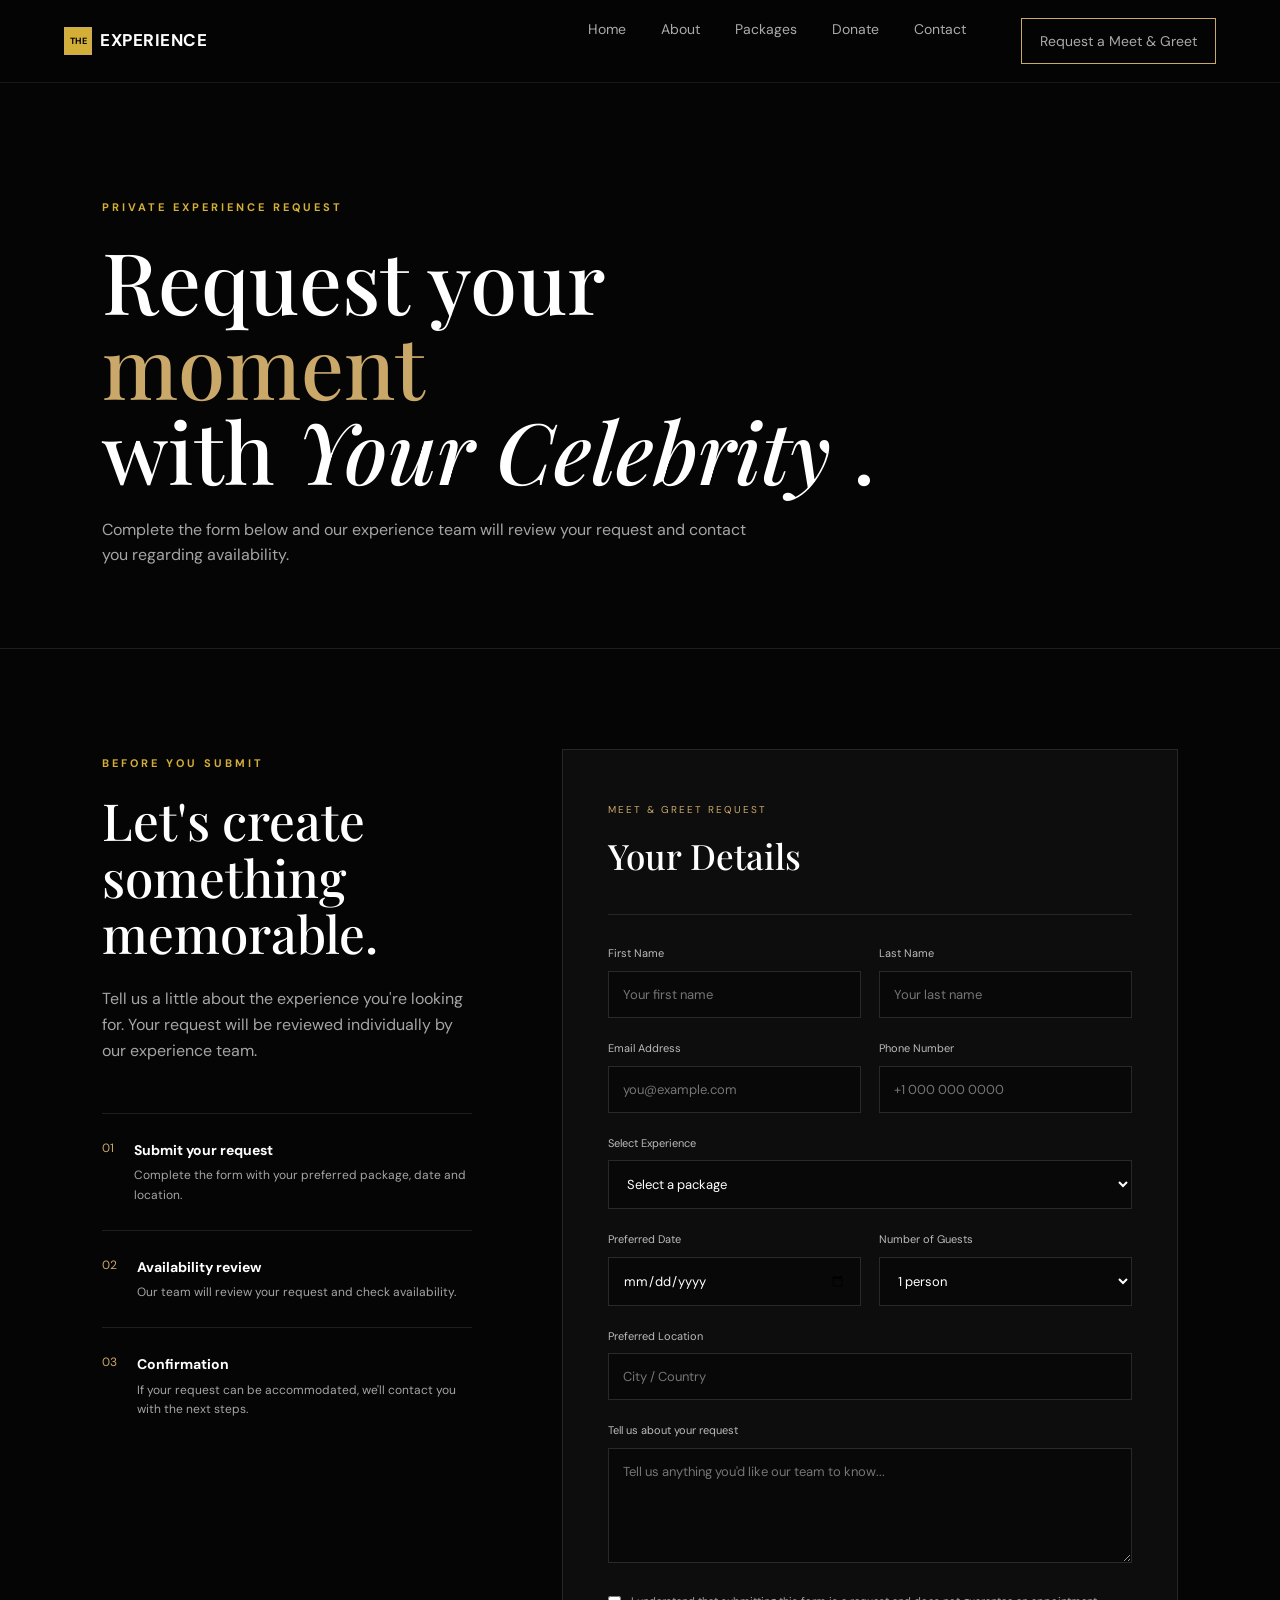
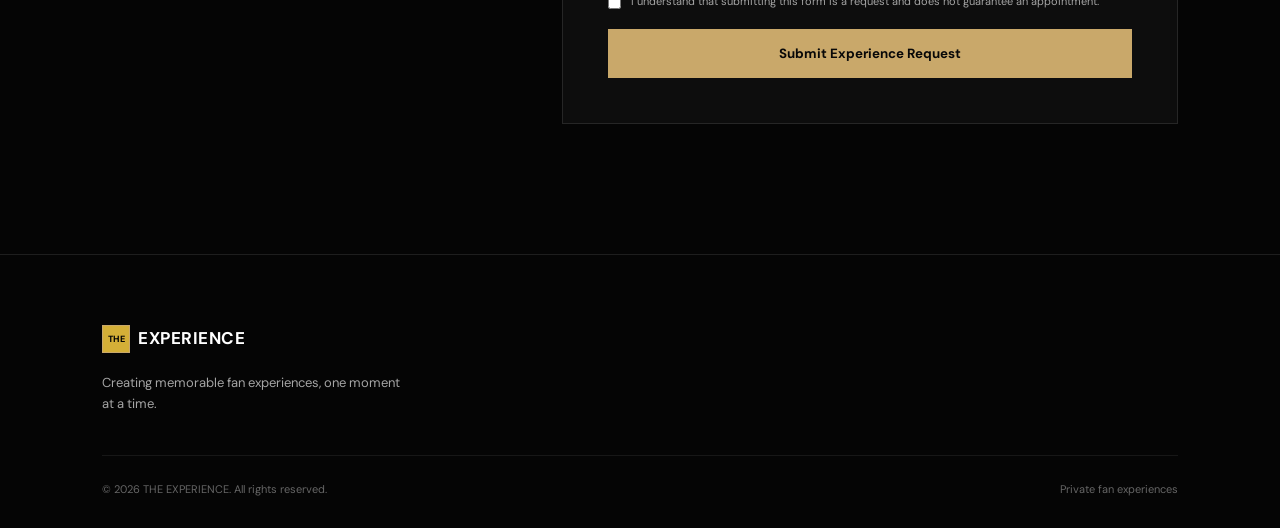
==== booking.html @ cc43b5a0 "Initial directmanagementgroup" ====
<!DOCTYPE html>
<html lang="en">

<head>

    <meta charset="UTF-8">
    <meta name="viewport" content="width=device-width, initial-scale=1.0">

    <title>| Request a Meet & Greet |</title>

    <link rel="preconnect" href="https://fonts.googleapis.com">
    <link rel="preconnect" href="https://fonts.gstatic.com" crossorigin>

    <link
        href="https://fonts.googleapis.com/css2?family=DM+Sans:wght@400;500;600;700&family=Playfair+Display:wght@500;600;700&display=swap"
        rel="stylesheet">

    <link rel="stylesheet" href="css/style.css">

</head>


<body>


    <!-- HEADER -->

    <header class="site-header">

        <div class="container nav-container">

            <a href="index.html" class="logo">
                <span>THE</span>
                EXPERIENCE
            </a>

            <nav class="nav-links">

                <a href="index.html">
                    Home
                </a>

                <a href="#about" class="nav-celebrity-about">
                    About
                </a>

                <a href="packages.html" class="nav-celebrity-packages">
                    Packages
                </a>

                <a href="donate.html" class="nav-celebrity-support">
                    Donate
                </a>

                <!-- <a href="merchandise.html" class=" ">
                    Merchandise
                </a> -->

                <a href="#" id="contactTawk">
                    Contact
                </a>

                <a href="booking.html#bookingForm" id="profileBooking" class="nav-button">
                    Request a Meet & Greet
                </a>

            </nav>


            <button class="menu-toggle" id="menuToggle">
                ☰
            </button>

        </div>

    </header>


    <main>


        <!-- BOOKING HERO -->

        <section class="booking-hero">

            <p class="eyebrow">
                PRIVATE EXPERIENCE REQUEST
            </p>

            <h1>
                Request your
                <br>
                <span>moment</span>
                <br>
                with
                <em id="bookingCelebrityName">
                    Your Celebrity
                </em>.
            </h1>

            <p id="bookingHeroDescription">
                Complete the form below and our experience team
                will review your request and contact you regarding
                availability.
            </p>

        </section>


        <!-- BOOKING AREA -->

        <section class="booking-section">

            <div class="booking-layout">


                <!-- LEFT SIDE -->

                <div class="booking-info">

                    <p class="eyebrow">
                        BEFORE YOU SUBMIT
                    </p>

                    <h2>
                        Let's create
                        something memorable.
                    </h2>

                    <p>
                        Tell us a little about the experience you're
                        looking for. Your request will be reviewed
                        individually by our experience team.
                    </p>


                    <div class="booking-point">

                        <span>01</span>

                        <div>

                            <h3>
                                Submit your request
                            </h3>

                            <p>
                                Complete the form with your preferred
                                package, date and location.
                            </p>

                        </div>

                    </div>


                    <div class="booking-point">

                        <span>02</span>

                        <div>

                            <h3>
                                Availability review
                            </h3>

                            <p>
                                Our team will review your request and
                                check availability.
                            </p>

                        </div>

                    </div>


                    <div class="booking-point">

                        <span>03</span>

                        <div>

                            <h3>
                                Confirmation
                            </h3>

                            <p>
                                If your request can be accommodated,
                                we'll contact you with the next steps.
                            </p>

                        </div>

                    </div>

                </div>


                <!-- FORM -->

                <div class="booking-form-container">

                    <form id="bookingForm">


                        <!-- WEB3FORMS SETTINGS -->

                        <input type="hidden" name="access_key" value="706b76aa-3212-4584-9b8a-b632feed9dc4">

                        <input type="hidden" name="subject" value="New Meet & Greet Experience Request">

                        <input type="hidden" name="from_name" value="The Experience Website">

                        <!-- Honeypot spam protection -->

                        <input type="checkbox" name="botcheck" style="display:none" tabindex="-1" autocomplete="off">


                        <div class="form-title">

                            <span>
                                MEET & GREET REQUEST
                            </span>

                            <h2>
                                Your Details
                            </h2>

                        </div>


                        <!-- FIRST AND LAST NAME -->

                        <div class="form-row">

                            <div class="form-group">

                                <label for="firstName">
                                    First Name
                                </label>

                                <input type="text" id="firstName" name="firstName" required
                                    placeholder="Your first name">

                            </div>


                            <div class="form-group">

                                <label for="lastName">
                                    Last Name
                                </label>

                                <input type="text" id="lastName" name="lastName" required placeholder="Your last name">

                            </div>

                        </div>


                        <!-- EMAIL AND PHONE -->

                        <div class="form-row">

                            <div class="form-group">

                                <label for="email">
                                    Email Address
                                </label>

                                <input type="email" id="email" name="email" required placeholder="you@example.com">

                            </div>


                            <div class="form-group">

                                <label for="phone">
                                    Phone Number
                                </label>

                                <input type="tel" id="phone" name="phone" required placeholder="+1 000 000 0000">

                            </div>

                        </div>


                        <!-- EXPERIENCE -->

                        <div class="form-group">

                            <label for="package">
                                Select Experience
                            </label>

                            <select id="package" name="package" required>

                                <option value="">
                                    Select a package
                                </option>

                                <option value="Essential">
                                    Essential — $499
                                </option>

                                <option value="Premium">
                                    Premium — $999
                                </option>

                                <option value="VIP">
                                    VIP — $1,999
                                </option>

                            </select>

                        </div>


                        <!-- DATE AND GUESTS -->

                        <div class="form-row">

                            <div class="form-group">

                                <label for="date">
                                    Preferred Date
                                </label>

                                <input type="date" id="date" name="date" required>

                            </div>


                            <div class="form-group">

                                <label for="guests">
                                    Number of Guests
                                </label>

                                <select id="guests" name="guests">

                                    <option value="1">
                                        1 person
                                    </option>

                                    <option value="2">
                                        2 people
                                    </option>

                                    <option value="3">
                                        3 people
                                    </option>

                                    <option value="4">
                                        4 people
                                    </option>

                                </select>

                            </div>

                        </div>


                        <!-- LOCATION -->

                        <div class="form-group">

                            <label for="location">
                                Preferred Location
                            </label>

                            <input type="text" id="location" name="location" placeholder="City / Country" required>

                        </div>


                        <!-- MESSAGE -->

                        <div class="form-group">

                            <label for="message">
                                Tell us about your request
                            </label>

                            <textarea id="message" name="message" rows="5"
                                placeholder="Tell us anything you'd like our team to know..."></textarea>

                        </div>


                        <!-- AGREEMENT -->

                        <label class="checkbox">

                            <input type="checkbox" id="requestAgreement" name="requestAgreement" value="Agreed"
                                required>

                            <span>
                                I understand that submitting this form
                                is a request and does not guarantee an
                                appointment.
                            </span>

                        </label>


                        <!-- SUBMIT -->

                        <button type="submit" class="form-submit" id="submitExperienceRequest">
                            Submit Experience Request
                        </button>


                        <!-- FORM RESPONSE -->

                        <div id="formMessage" class="form-message"></div>


                    </form>

                </div>

            </div>

        </section>

    </main>


    <!-- FOOTER -->

    <footer>

        <div class="footer-main">

            <div>

                <a href="index.html" class="logo">
                    <span>THE</span>
                    EXPERIENCE
                </a>

                <p>
                    Creating memorable fan experiences,
                    one moment at a time.
                </p>

            </div>

        </div>


        <div class="footer-bottom">

            <span>
                © 2026 THE EXPERIENCE. All rights reserved.
            </span>

            <span>
                Private fan experiences
            </span>

        </div>

    </footer>


    <!-- CELEBRITY DATA MUST LOAD FIRST -->

    <script src="js/celebrities.js"></script>

    <!-- MAIN WEBSITE SCRIPT -->

    <script src="js/script.js"></script>


    <!-- TAWK.TO -->

    <!--Start of Tawk.to Script-->
    <script type="text/javascript">
        var Tawk_API = Tawk_API || {}, Tawk_LoadStart = new Date();
        (function () {
            var s1 = document.createElement("script"), s0 = document.getElementsByTagName("script")[0];
            s1.async = true;
            s1.src = 'https://embed.tawk.to/6ac753de425a3b34c693e324/1k4d9v97q';
            s1.charset = 'UTF-8';
            s1.setAttribute('crossorigin', '*');
            s0.parentNode.insertBefore(s1, s0);
        })();
    </script>
    <!--End of Tawk.to Script-->


</body>

</html>
---- css/style.css ----
* {
    margin: 0;
    padding: 0;
    box-sizing: border-box;
}

:root {
    --black: #080808;
    --dark: #101010;
    --dark-2: #151515;
    --white: #ffffff;
    --gray: #a5a5a5;
    --gold: #c9a86a;
    --gold-light: #e0c38b;
    --border: rgba(255, 255, 255, 0.1);
}

html {
    scroll-behavior: smooth;
}

body {
    background: var(--black);
    color: var(--white);
    font-family: "DM Sans", sans-serif;
    line-height: 1.6;
}

a {
    color: inherit;
    text-decoration: none;
}

img {
    width: 100%;
    display: block;
}

.navbar {
    height: 85px;
    padding: 0 6%;
    display: flex;
    align-items: center;
    justify-content: space-between;
    border-bottom: 1px solid var(--border);
    background: rgba(8, 8, 8, 0.9);
    backdrop-filter: blur(15px);
    position: sticky;
    top: 0;
    z-index: 1000;
}

.logo {
    display: flex;
    align-items: center;
    gap: 12px;
    font-size: 19px;
    font-weight: 700;
}

.logo span {
    width: 38px;
    height: 38px;
    border: 1px solid var(--gold);
    color: var(--gold);
    display: flex;
    align-items: center;
    justify-content: center;
    font-size: 12px;
    letter-spacing: 1px;
}

.nav-links {
    display: flex;
    gap: 35px;
}

.nav-links a {
    color: #aaa;
    font-size: 14px;
    transition: 0.3s;
}

.nav-links a:hover,
.nav-links .active {
    color: white;
}

.explore-button {
    /* border: 1px solid var(--gold); */
    padding: 11px 18px;
    color: var(--gold);
    font-size: 13px;
    transition: 0.3s;
}

.explore-button:hover {
    background: var(--gold);
    color: black;
}

.profile-actions {
    display: flex;
    flex-wrap: wrap;
    gap: 14px;
    margin-top: 32px;
    padding-top: 4px;
    align-items: center;
}

.explore-button {
    display: inline-flex;
    align-items: center;
    justify-content: center;
    min-height: 42px;
    padding: 0 15px;
    color: var(--gold);
    font-size: 13px;
    font-weight: 500;
    letter-spacing: 0.4px;
    text-decoration: none;
    border: 1px solid var(--gold);
    transition: all 0.3s ease;
}

.explore-button:hover {
    background: var(--gold);
    color: black;
    transform: translateY(-1px);
}

@media (max-width: 700px) {
    .profile-actions {
        margin-top: 26px;
        gap: 10px;
    }

    .explore-button {
        padding: 10px 15px;
        font-size: 12px;
    }
}

.nav-button {
    display: inline-flex;
    align-items: center;
    justify-content: center;
    white-space: nowrap;
    margin-left: 20px;
    border: 1px solid var(--gold);
    padding: 11px 18px;
    color: var(--gold);
    font-size: 13px;
    transition: 0.3s;
}

.nav-button:hover {
    background: var(--gold);
    color: black;
}

.menu-toggle {
    display: none;
    background: none;
    color: white;
    border: none;
    font-size: 25px;
    cursor: pointer;
}

.hero {
    min-height: calc(100vh - 85px);
    padding: 80px 8%;
    display: grid;
    grid-template-columns: 1fr 0.85fr;
    gap: 80px;
    align-items: center;
}

.eyebrow {
    color: var(--gold);
    font-size: 11px;
    font-weight: 700;
    letter-spacing: 3px;
    margin-bottom: 20px;
}

.hero h1 {
    font-family: "Playfair Display", serif;
    font-size: clamp(55px, 7vw, 100px);
    line-height: 0.98;
    font-weight: 500;
    max-width: 700px;
}

.hero h1 span,
.section-heading span,
.about-content h2 span,
.cta h2 span {
    color: var(--gold);
}

.hero-text {
    color: var(--gray);
    max-width: 520px;
    margin: 30px 0;
    font-size: 17px;
}

.hero-buttons {
    display: flex;
    gap: 15px;
}

.btn {
    display: inline-block;
    padding: 14px 24px;
    font-size: 13px;
    font-weight: 600;
    transition: 0.3s;
}

.btn-primary {
    background: var(--gold);
    color: #080808;
}

.btn-primary:hover {
    background: var(--gold-light);
    transform: translateY(-2px);
}

.btn-outline {
    border: 1px solid var(--border);
    color: white;
}

.btn-outline:hover {
    border-color: var(--gold);
    color: var(--gold);
}

.hero-image {
    position: relative;
    max-width: 520px;
    margin-left: auto;
}

.hero-image img {
    height: 650px;
    object-fit: cover;
    filter: grayscale(10%);
}

.image-glow {
    position: absolute;
    width: 250px;
    height: 250px;
    background: rgba(201, 168, 106, 0.2);
    filter: blur(100px);
    right: -50px;
    bottom: 30px;
}

.floating-card {
    position: absolute;
    bottom: 30px;
    left: -40px;
    background: rgba(15, 15, 15, 0.9);
    border: 1px solid var(--border);
    padding: 16px 20px;
    display: flex;
    align-items: center;
    gap: 12px;
    backdrop-filter: blur(10px);
}

.floating-card strong {
    display: block;
    font-size: 13px;
}

.floating-card small {
    color: var(--gray);
    font-size: 11px;
}

.status-dot {
    width: 8px;
    height: 8px;
    background: #69c56b;
    border-radius: 50%;
}

.stats {
    border-top: 1px solid var(--border);
    border-bottom: 1px solid var(--border);
    padding: 30px 8%;
    display: grid;
    grid-template-columns: repeat(4, 1fr);
}

.stat {
    text-align: center;
    border-right: 1px solid var(--border);
}

.stat:last-child {
    border: none;
}

.stat strong {
    display: block;
    font-family: "Playfair Display", serif;
    color: var(--gold);
    font-size: 30px;
}

.stat span {
    color: var(--gray);
    font-size: 12px;
}

.section {
    padding: 130px 8%;
}

.about {
    display: grid;
    grid-template-columns: 0.9fr 1fr;
    gap: 100px;
    align-items: center;
}

.about-image img {
    height: 600px;
    object-fit: cover;
}

.about-content h2,
.section-heading h2,
.cta h2 {
    font-family: "Playfair Display", serif;
    font-size: clamp(40px, 5vw, 65px);
    font-weight: 500;
    line-height: 1.1;
}

.about-content p {
    color: var(--gray);
    margin-top: 25px;
    max-width: 560px;
}

.text-link {
    display: inline-block;
    margin-top: 30px;
    color: var(--gold);
    font-size: 14px;
}

.section-heading {
    margin-bottom: 60px;
    max-width: 650px;
}

.experience {
    background: #0d0d0d;
}

.experience-grid {
    display: grid;
    grid-template-columns: repeat(4, 1fr);
    border-top: 1px solid var(--border);
}

.experience-card {
    padding: 35px 30px;
    border-right: 1px solid var(--border);
}

.experience-card:last-child {
    border-right: none;
}

.number {
    color: var(--gold);
    font-size: 12px;
    margin-bottom: 50px;
}

.experience-card h3 {
    margin-bottom: 15px;
}

.experience-card p {
    color: var(--gray);
    font-size: 14px;
}

.package-grid {
    display: grid;
    grid-template-columns: repeat(3, 1fr);
    gap: 20px;
}

.package-card {
    border: 1px solid var(--border);
    padding: 35px;
    position: relative;
    background: #0d0d0d;
}

.package-card.featured {
    border-color: var(--gold);
}

.popular {
    position: absolute;
    top: 0;
    right: 0;
    background: var(--gold);
    color: black;
    padding: 7px 12px;
    font-size: 9px;
    font-weight: 700;
    letter-spacing: 1px;
}

.package-top span {
    color: var(--gold);
    font-size: 10px;
    letter-spacing: 2px;
}

.package-top h3 {
    font-family: "Playfair Display", serif;
    font-size: 27px;
    margin-top: 10px;
}

.price {
    font-size: 38px;
    margin: 20px 0;
}

.package-card ul {
    list-style: none;
    border-top: 1px solid var(--border);
    padding-top: 20px;
}

.package-card li {
    color: var(--gray);
    font-size: 13px;
    margin: 12px 0;
}

.package-button {
    display: block;
    text-align: center;
    border: 1px solid var(--border);
    padding: 13px;
    margin-top: 30px;
    font-size: 12px;
    transition: 0.3s;
}

.package-button:hover {
    background: var(--gold);
    color: black;
}

.center-button {
    text-align: center;
    margin-top: 50px;
}

.cta {
    margin: 0 8% 120px;
    padding: 90px;
    background: #111;
    border: 1px solid var(--border);
    text-align: center;
}

.cta>div {
    max-width: 700px;
    margin: auto;
}

.cta p:not(.eyebrow) {
    color: var(--gray);
    margin: 25px auto;
    max-width: 550px;
}

footer {
    border-top: 1px solid var(--border);
    padding: 70px 8% 30px;
}

.footer-main {
    display: flex;
    justify-content: space-between;
    gap: 50px;
}

.footer-main>div:first-child {
    max-width: 300px;
}

.footer-main p {
    color: var(--gray);
    font-size: 13px;
    margin-top: 20px;
}

.footer-links {
    display: flex;
    gap: 80px;
}

.footer-links div {
    display: flex;
    flex-direction: column;
    gap: 10px;
}

.footer-links h4 {
    margin-bottom: 10px;
    font-size: 13px;
}

.footer-links a {
    color: var(--gray);
    font-size: 12px;
}

.footer-links a:hover {
    color: var(--gold);
}

.footer-bottom {
    border-top: 1px solid var(--border);
    margin-top: 60px;
    padding-top: 25px;
    display: flex;
    justify-content: space-between;
    color: #666;
    font-size: 11px;
}


@media (max-width: 900px) {

    /* Keep Request a Meet & Greet inside nav & visible on mobile */


    .nav-links {
        display: none;
        position: absolute;
        top: 100%;
        left: 0;
        right: 0;
        width: 100%;
        background: #050505;
        padding: 20px;
        flex-direction: column;
        gap: 18px;
        z-index: 1000;
    }

    .nav-links.mobile-open {
        display: flex;
    }

    .nav-links .nav-button {
        display: inline-flex;
        width: 100%;
        margin: 8px 0 0;
        justify-content: center;
    }

    .menu-toggle {
        display: flex;
    }



    .menu-toggle {
        display: block;
    }

    .hero {
        grid-template-columns: 1fr;
        padding-top: 60px;
    }

    .hero-image {
        margin: auto;
        width: 100%;
    }

    .stats {
        grid-template-columns: repeat(2, 1fr);
        gap: 25px;
    }

    .stat:nth-child(2) {
        border: none;
    }

    .about {
        grid-template-columns: 1fr;
        gap: 50px;
    }

    .experience-grid {
        grid-template-columns: repeat(2, 1fr);
    }

    .experience-card:nth-child(2) {
        border-right: none;
    }

    .package-grid {
        grid-template-columns: 1fr;
    }

    .footer-main {
        flex-direction: column;
    }

    .footer-links {
        flex-wrap: wrap;
        gap: 40px;
    }
}


@media (max-width: 600px) {

    .navbar {
        padding: 0 5%;
    }

    .hero,
    .section {
        padding-left: 5%;
        padding-right: 5%;
    }

    .hero h1 {
        font-size: 54px;
    }

    .hero-buttons {
        flex-direction: column;
    }

    .hero-buttons .btn {
        text-align: center;
    }

    .hero-image img {
        height: 500px;
    }

    .floating-card {
        left: 15px;
    }

    .stats {
        padding: 30px 5%;
    }

    .experience-grid {
        grid-template-columns: 1fr;
    }

    .experience-card {
        border-right: none;
        border-bottom: 1px solid var(--border);
    }

    .cta {
        margin: 0 5% 80px;
        padding: 60px 25px;
    }

    .footer-bottom {
        flex-direction: column;
        gap: 10px;
    }
}

.reveal {
    opacity: 0;
    transform: translateY(25px);
    transition: 0.7s ease;
}

.reveal.show {
    opacity: 1;
    transform: translateY(0);
}

@media (max-width: 900px) {

    .nav-links.mobile-open {
        display: flex;
        position: absolute;
        top: 85px;
        left: 0;
        right: 0;
        background: #080808;
        border-bottom: 1px solid rgba(255, 255, 255, 0.1);
        padding: 25px;
        flex-direction: column;
        gap: 20px;
    }

}


/* ================================
   PACKAGES PAGE
================================ */

.page-hero {
    padding: 120px 8% 80px;
    text-align: center;
    border-bottom: 1px solid var(--border);
}

.page-hero h1 {
    font-family: "Playfair Display", serif;
    font-size: clamp(50px, 7vw, 85px);
    font-weight: 500;
    line-height: 1;
}

.page-hero h1 span {
    color: var(--gold);
}

.page-hero>p:last-child {
    max-width: 600px;
    margin: 30px auto 0;
    color: var(--gray);
}

.packages-section {
    padding: 100px 8%;
}

.large-packages {
    align-items: stretch;
}

.large-packages .package-card {
    display: flex;
    flex-direction: column;
}

.package-description {
    color: var(--gray);
    font-size: 13px;
    line-height: 1.7;
    margin-top: 10px;
}

.package-divider {
    height: 1px;
    background: var(--border);
    margin: 30px 0;
}

.package-card h4 {
    font-size: 13px;
    margin-bottom: 15px;
}

.large-packages .package-card ul {
    flex: 1;
}

.package-note {
    margin: 0 8% 120px;
    padding: 80px;
    background: #0d0d0d;
    border: 1px solid var(--border);
}

.package-note>div {
    max-width: 750px;
}

.package-note h2 {
    font-family: "Playfair Display", serif;
    font-size: clamp(35px, 5vw, 55px);
    font-weight: 500;
    line-height: 1.1;
}

.package-note h2 span {
    color: var(--gold);
}

.package-note p:not(.eyebrow) {
    color: var(--gray);
    margin-top: 25px;
    max-width: 650px;
}

@media (max-width: 900px) {

    .page-hero {
        padding: 90px 5% 60px;
    }

    .packages-section {
        padding: 70px 5%;
    }

    .package-note {
        margin: 0 5% 80px;
        padding: 50px 30px;
    }

}



/* ================================
   BOOKING PAGE
================================ */

.booking-hero {
    padding: 110px 8% 80px;
    border-bottom: 1px solid var(--border);
}

.booking-hero h1 {
    font-family: "Playfair Display", serif;
    font-size: clamp(50px, 7vw, 85px);
    font-weight: 500;
    line-height: 1;
}

.booking-hero h1 span {
    color: var(--gold);
}

.booking-hero>p:last-child {
    max-width: 650px;
    color: var(--gray);
    margin-top: 25px;
}

.booking-section {
    padding: 100px 8% 130px;
}

.booking-layout {
    display: grid;
    grid-template-columns: 0.75fr 1.25fr;
    gap: 90px;
    align-items: start;
}

.booking-info {
    position: sticky;
    top: 120px;
}

.booking-info h2 {
    font-family: "Playfair Display", serif;
    font-size: clamp(40px, 4vw, 58px);
    font-weight: 500;
    line-height: 1.1;
}

.booking-info>p:not(.eyebrow) {
    color: var(--gray);
    margin: 25px 0 50px;
}

.booking-point {
    display: flex;
    gap: 20px;
    padding: 25px 0;
    border-top: 1px solid var(--border);
}

.booking-point>span {
    color: var(--gold);
    font-size: 12px;
}

.booking-point h3 {
    font-size: 14px;
    margin-bottom: 5px;
}

.booking-point p {
    color: var(--gray);
    font-size: 12px;
}

.booking-form-container {
    background: #0d0d0d;
    border: 1px solid var(--border);
    padding: 45px;
}

.form-title {
    border-bottom: 1px solid var(--border);
    padding-bottom: 30px;
    margin-bottom: 30px;
}

.form-title>span {
    color: var(--gold);
    font-size: 10px;
    letter-spacing: 2px;
}

.form-title h2 {
    font-family: "Playfair Display", serif;
    font-size: 35px;
    font-weight: 500;
    margin-top: 8px;
}

.form-row {
    display: grid;
    grid-template-columns: 1fr 1fr;
    gap: 18px;
}

.form-group {
    margin-bottom: 22px;
}

.form-group label {
    display: block;
    font-size: 11px;
    color: #bbb;
    margin-bottom: 8px;
}

.form-group input,
.form-group select,
.form-group textarea {
    width: 100%;
    background: #080808;
    border: 1px solid #292929;
    color: white;
    padding: 14px;
    font-family: inherit;
    font-size: 13px;
    outline: none;
    transition: 0.3s;
}

.form-group input:focus,
.form-group select:focus,
.form-group textarea:focus {
    border-color: var(--gold);
}

.form-group textarea {
    resize: vertical;
}

.form-group select option {
    background: #111;
}

.checkbox {
    display: flex;
    gap: 10px;
    align-items: flex-start;
    color: var(--gray);
    font-size: 11px;
    line-height: 1.5;
    margin: 20px 0;
}

.checkbox input {
    margin-top: 3px;
    accent-color: var(--gold);
}

.form-submit {
    width: 100%;
    border: none;
    background: var(--gold);
    color: #080808;
    padding: 16px;
    font-family: inherit;
    font-weight: 700;
    cursor: pointer;
    transition: 0.3s;
}

.form-submit:hover {
    background: var(--gold-light);
}

.form-message {
    display: none;
    margin-top: 20px;
    padding: 15px;
    border: 1px solid var(--gold);
    color: var(--gold);
    font-size: 18px;
    text-align: center;
}

@media (max-width: 900px) {

    .booking-hero {
        padding: 80px 5% 60px;
    }

    .booking-section {
        padding: 70px 5%;
    }

    .booking-layout {
        grid-template-columns: 1fr;
        gap: 60px;
    }

    .booking-info {
        position: static;
    }

}

@media (max-width: 600px) {

    .booking-form-container {
        padding: 25px 20px;
    }

    .form-row {
        grid-template-columns: 1fr;
        gap: 0;
    }

}



/* =================================
   CONTACT PAGE
================================= */

.contact-hero {
    padding: 110px 8% 80px;
    border-bottom: 1px solid var(--border);
}

.contact-hero h1 {
    font-family: "Playfair Display", serif;
    font-size: clamp(50px, 7vw, 85px);
    font-weight: 500;
    line-height: 1;
    max-width: 850px;
}

.contact-hero h1 span {
    color: var(--gold);
}

.contact-hero>p:last-child {
    max-width: 650px;
    color: var(--gray);
    margin-top: 25px;
}


.contact-section {
    padding: 110px 8%;
}

.contact-grid {
    display: grid;
    grid-template-columns: 0.8fr 1.2fr;
    gap: 100px;
    align-items: start;
}

.contact-info h2 {
    font-family: "Playfair Display", serif;
    font-size: clamp(40px, 4vw, 58px);
    font-weight: 500;
    line-height: 1.1;
}

.contact-intro {
    color: var(--gray);
    margin: 25px 0 45px;
    max-width: 480px;
}

.contact-detail {
    display: flex;
    align-items: center;
    gap: 18px;
    padding: 22px 0;
    border-top: 1px solid var(--border);
}

.contact-icon {
    width: 42px;
    height: 42px;
    border: 1px solid var(--border);
    color: var(--gold);
    display: flex;
    align-items: center;
    justify-content: center;
}

.contact-detail small,
.social-section>small {
    display: block;
    color: var(--gold);
    font-size: 9px;
    letter-spacing: 2px;
    margin-bottom: 5px;
}

.contact-detail a,
.contact-detail p {
    color: #ddd;
    font-size: 13px;
}

.contact-detail a:hover {
    color: var(--gold);
}

.social-section {
    margin-top: 25px;
    padding-top: 25px;
    border-top: 1px solid var(--border);
}

.social-links {
    display: flex;
    gap: 20px;
    margin-top: 12px;
}

.social-links a {
    color: var(--gray);
    font-size: 12px;
}

.social-links a:hover {
    color: var(--gold);
}


.contact-form-container {
    background: #0d0d0d;
    border: 1px solid var(--border);
    padding: 45px;
}


.faq-section {
    background: #0d0d0d;
    padding: 110px 8%;
}

.faq-list {
    max-width: 900px;
    border-top: 1px solid var(--border);
}

.faq-list details {
    border-bottom: 1px solid var(--border);
}

.faq-list summary {
    padding: 25px 0;
    list-style: none;
    cursor: pointer;
    display: flex;
    justify-content: space-between;
    align-items: center;
    font-size: 15px;
    font-weight: 600;
}

.faq-list summary::-webkit-details-marker {
    display: none;
}

.faq-list summary span {
    color: var(--gold);
    font-size: 22px;
    font-weight: 400;
}

.faq-list details p {
    color: var(--gray);
    font-size: 13px;
    max-width: 750px;
    padding: 0 0 25px;
    line-height: 1.8;
}


.contact-cta {
    margin: 110px 8%;
    padding: 90px 30px;
    border: 1px solid var(--border);
    background: #111;
    text-align: center;
}

.contact-cta h2 {
    font-family: "Playfair Display", serif;
    font-size: clamp(40px, 5vw, 65px);
    font-weight: 500;
    line-height: 1.1;
}

.contact-cta h2 span {
    color: var(--gold);
}

.contact-cta>p:not(.eyebrow) {
    color: var(--gray);
    margin: 20px auto 30px;
}


@media (max-width: 900px) {

    .contact-hero {
        padding: 80px 5% 60px;
    }

    .contact-section {
        padding: 70px 5%;
    }

    .contact-grid {
        grid-template-columns: 1fr;
        gap: 60px;
    }

    .faq-section {
        padding: 80px 5%;
    }

    .contact-cta {
        margin: 80px 5%;
        padding: 60px 25px;
    }

}


@media (max-width: 600px) {

    .contact-form-container {
        padding: 25px 20px;
    }

    .social-links {
        flex-wrap: wrap;
    }

}


/* =================================
   DONATION PAGE
================================= */

.donation-hero {
    padding: 120px 8% 90px;
    border-bottom: 1px solid var(--border);
}

.donation-hero-content {
    max-width: 900px;
}

.donation-hero h1 {
    font-family: "Playfair Display", serif;
    font-size: clamp(52px, 7vw, 90px);
    font-weight: 500;
    line-height: 1;
}

.donation-hero h1 span {
    color: var(--gold);
    display: block;
}

.donation-hero p:last-child {
    color: var(--gray);
    max-width: 650px;
    margin-top: 30px;
    font-size: 16px;
}


.donation-section {
    padding: 110px 8%;
}

.donation-layout {
    display: grid;
    grid-template-columns: 0.9fr 1.1fr;
    gap: 100px;
    align-items: start;
}

.donation-about h2 {
    font-family: "Playfair Display", serif;
    font-size: clamp(40px, 4vw, 60px);
    font-weight: 500;
    line-height: 1.1;
}

.donation-about h2 span {
    color: var(--gold);
}

.donation-about>p:not(.eyebrow) {
    color: var(--gray);
    max-width: 520px;
    margin: 25px 0 45px;
}


.donation-point {
    display: flex;
    gap: 20px;
    padding: 25px 0;
    border-top: 1px solid var(--border);
}

.donation-number {
    color: var(--gold);
    font-size: 12px;
}

.donation-point h3 {
    font-size: 14px;
    margin-bottom: 5px;
}

.donation-point p {
    color: var(--gray);
    font-size: 12px;
}


.donation-card {
    background: #0d0d0d;
    border: 1px solid var(--border);
    padding: 45px;
}

.donation-card-header {
    border-bottom: 1px solid var(--border);
    padding-bottom: 30px;
    margin-bottom: 30px;
}

.donation-card-header span {
    color: var(--gold);
    font-size: 10px;
    letter-spacing: 2px;
}

.donation-card-header h2 {
    font-family: "Playfair Display", serif;
    font-size: 36px;
    font-weight: 500;
    margin-top: 8px;
}


.amount-grid {
    display: grid;
    grid-template-columns: repeat(3, 1fr);
    gap: 10px;
}

.amount-button {
    background: #080808;
    border: 1px solid #292929;
    color: white;
    padding: 17px 10px;
    cursor: pointer;
    font-family: inherit;
    font-weight: 600;
    transition: 0.25s;
}

.amount-button:hover,
.amount-button.selected {
    border-color: var(--gold);
    color: var(--gold);
}


.custom-donation {
    margin-top: 25px;
}

.custom-donation label {
    display: block;
    color: #bbb;
    font-size: 11px;
    margin-bottom: 8px;
}

.amount-input {
    display: flex;
    align-items: center;
    border: 1px solid #292929;
    background: #080808;
}

.amount-input span {
    padding-left: 15px;
    color: var(--gold);
}

.amount-input input {
    width: 100%;
    border: none;
    outline: none;
    background: transparent;
    color: white;
    padding: 15px 10px;
    font-family: inherit;
}


.selected-donation {
    display: flex;
    justify-content: space-between;
    align-items: center;
    border-top: 1px solid var(--border);
    border-bottom: 1px solid var(--border);
    margin-top: 25px;
    padding: 20px 0;
}

.selected-donation span {
    color: var(--gray);
    font-size: 12px;
}

.selected-donation strong {
    color: var(--gold);
    font-size: 22px;
}


.donate-button {
    width: 100%;
    margin-top: 25px;
    border: none;
    background: var(--gold);
    color: #080808;
    padding: 16px;
    font-family: inherit;
    font-weight: 700;
    cursor: pointer;
    transition: 0.3s;
}

.donate-button:hover {
    background: var(--gold-light);
}

.donation-note {
    text-align: center;
    color: #666;
    font-size: 10px;
    margin-top: 15px;
}


.payment-section {
    background: #0d0d0d;
    padding: 110px 8%;
}

.payment-intro {
    color: var(--gray);
    max-width: 600px;
    margin-top: 20px;
}


.payment-grid {
    display: grid;
    grid-template-columns: repeat(1fr);
    gap: 20px;
    margin-top: 60px;
}

.payment-method {
    background: #101010;
    border: 1px solid var(--border);
    padding: 35px;
}

.payment-method h3 {
    margin-top: 20px;
}

.payment-method>p {
    color: var(--gray);
    font-size: 13px;
    margin: 12px 0 25px;
}


.payment-icon {
    width: 48px;
    height: 48px;
    border: 1px solid var(--gold);
    color: var(--gold);
    display: flex;
    align-items: center;
    justify-content: center;
    font-size: 9px;
    letter-spacing: 1px;
}


.payment-action {
    width: 100%;
    border: 1px solid var(--border);
    background: transparent;
    color: white;
    padding: 13px;
    cursor: pointer;
    font-family: inherit;
}

.payment-action:hover {
    border-color: var(--gold);
    color: var(--gold);
}


.crypto-selector {
    display: flex;
    gap: 5px;
    margin-bottom: 20px;
}

.crypto-tab {
    flex: 1;
    background: #080808;
    border: 1px solid #292929;
    color: var(--gray);
    padding: 9px 5px;
    font-size: 10px;
    cursor: pointer;
}

.crypto-tab.active {
    border-color: var(--gold);
    color: var(--gold);
}


.qr-container {
    background: white;
    width: 180px;
    height: 180px;
    margin: 20px auto;
    display: flex;
    align-items: center;
    justify-content: center;
}

.qr-container img {
    width: 160px;
    height: 160px;
    object-fit: contain;
}


.wallet-label {
    color: var(--gray);
    font-size: 10px;
    margin-bottom: 7px;
}

.wallet-box {
    display: flex;
    border: 1px solid #292929;
    background: #080808;
}

.wallet-box span {
    flex: 1;
    padding: 12px;
    color: #aaa;
    font-size: 9px;
    overflow: hidden;
    white-space: nowrap;
    text-overflow: ellipsis;
}

.wallet-box button {
    border: none;
    border-left: 1px solid #292929;
    background: transparent;
    color: var(--gold);
    padding: 0 12px;
    cursor: pointer;
}


.crypto-warning {
    color: #777 !important;
    font-size: 10px !important;
    line-height: 1.6;
    margin-top: 15px !important;
}


.bank-details {
    border-top: 1px solid var(--border);
}

.bank-details div {
    padding: 13px 0;
    border-bottom: 1px solid var(--border);
}

.bank-details span {
    display: block;
    color: var(--gold);
    font-size: 8px;
    letter-spacing: 1px;
    margin-bottom: 4px;
}

.bank-details strong {
    color: #ddd;
    font-size: 12px;
}


.payment-note {
    font-size: 10px !important;
    color: #777 !important;
}


.transparency-section {
    padding: 100px 8%;
}

.transparency-section>div {
    max-width: 800px;
    margin: auto;
    text-align: center;
}

.transparency-section h2 {
    font-family: "Playfair Display", serif;
    font-size: clamp(40px, 5vw, 60px);
    font-weight: 500;
}

.transparency-section p:last-child {
    color: var(--gray);
    margin-top: 25px;
    line-height: 1.8;
}


@media (max-width: 1000px) {

    .donation-layout {
        grid-template-columns: 1fr;
        gap: 60px;
    }

    .payment-grid {
        grid-template-columns: 1fr;
    }

}


@media (max-width: 600px) {

    .donation-hero {
        padding: 80px 5% 60px;
    }

    .donation-section,
    .payment-section,
    .transparency-section {
        padding-left: 5%;
        padding-right: 5%;
    }

    .donation-card {
        padding: 25px 20px;
    }

    .amount-grid {
        grid-template-columns: repeat(2, 1fr);
    }

}

/* =========================
   DIRECT PAYMENT - HIDDEN
========================= */

#directPaymentSection {
    display: none;
}

#directPaymentSection.show-payment {
    display: block;
    animation: paymentReveal 0.6s ease;
}

@keyframes paymentReveal {
    from {
        opacity: 0;
        transform: translateY(25px);
    }

    to {
        opacity: 1;
        transform: translateY(0);
    }
}

/* Selected donation amount shown in payment section */
.payment-amount-highlight {
    margin: 0 auto 30px;
    max-width: 500px;
    padding: 22px 25px;
    border: 1px solid rgba(212, 175, 55, 0.5);
    background: rgba(212, 175, 55, 0.08);
    border-radius: 14px;
    text-align: center;
}

.payment-amount-highlight span {
    display: block;
    color: #aaa;
    font-size: 13px;
    text-transform: uppercase;
    letter-spacing: 2px;
    margin-bottom: 8px;
}

.payment-amount-highlight strong {
    display: block;
    color: #d4af37;
    font-size: 38px;
    font-family: "Playfair Display", serif;
}

/* =========================================
   DIRECT PAYMENT REVEAL
========================================= */

#directPaymentSection {
    display: none;
}

#directPaymentSection.show-payment {
    display: block;
    animation: paymentReveal 0.6s ease forwards;
}

@keyframes paymentReveal {
    from {
        opacity: 0;
        transform: translateY(30px);
    }

    to {
        opacity: 1;
        transform: translateY(0);
    }
}

/* Selected contribution amount */

.payment-amount-highlight {
    width: min(100%, 520px);
    margin: 0 auto 35px;
    padding: 25px;
    text-align: center;

    background: rgba(212, 175, 55, 0.06);
    border: 1px solid rgba(212, 175, 55, 0.45);
    border-radius: 16px;

    box-shadow: 0 15px 40px rgba(0, 0, 0, 0.25);
}

.payment-amount-highlight span {
    display: block;
    margin-bottom: 8px;

    color: #999;
    font-size: 12px;
    font-weight: 600;

    text-transform: uppercase;
    letter-spacing: 2px;
}

.payment-amount-highlight strong {
    display: block;

    color: #d4af37;
    font-family: "Playfair Display", serif;
    font-size: 42px;
    line-height: 1.1;
}

/* Payment method amount */

.payment-method-amount {
    display: inline-block;
    margin-top: 8px;

    color: #d4af37;
    font-size: 14px;
    font-weight: 600;
}

/* Back button */

.back-to-contribution {
    display: block;
    margin: 30px auto 0;

    padding: 10px 18px;

    background: transparent;
    border: 1px solid rgba(255, 255, 255, 0.15);
    border-radius: 8px;

    color: #aaa;
    font-size: 13px;

    cursor: pointer;
    transition: 0.3s ease;
}

.back-to-contribution:hover {
    border-color: rgba(212, 175, 55, 0.5);
    color: #d4af37;
}

/* Payment method selected amount */

.payment-method-amount {
    display: inline-block;
    margin-top: 8px;
    margin-bottom: 15px;

    color: #d4af37;
    font-size: 14px;
    font-weight: 600;
    letter-spacing: 0.3px;
}

.crypto-payment-amount,
.bank-payment-amount {
    display: block;
    margin-top: 15px;
    margin-bottom: 20px;
}

/* Amount inside Card button */

.payment-action {
    display: inline-flex;
    align-items: center;
    justify-content: center;
    gap: 10px;
}

.payment-action .payment-method-amount {
    margin: 0;
    color: inherit;
    font-size: inherit;
}

/* =========================================
   CELEBRITY SELECTION
========================================= */

.selection-hero {
    min-height: 65vh;
    display: flex;
    align-items: center;

    background:
        linear-gradient(rgba(0, 0, 0, 0.55),
            rgba(0, 0, 0, 0.8)),
        url("../images/celebrity-hero.jpg") center / cover no-repeat;

    text-align: center;
}

.selection-content {
    max-width: 800px;
    margin: 0 auto;
}

.selection-content h1 {
    margin: 18px 0;
    font-family: "Playfair Display", serif;
    font-size: clamp(3rem, 7vw, 6rem);
    line-height: 1;
}

.selection-content h1 em {
    color: #d4af37;
    font-style: normal;
}

.selection-content p {
    max-width: 620px;
    margin: 0 auto;

    color: #b7b7b7;
    font-size: 18px;
    line-height: 1.8;
}


/* Celebrity section */

.celebrity-selection {
    padding: 110px 0;
}

.celebrity-grid {
    display: grid;

    grid-template-columns:
        repeat(auto-fit, minmax(280px, 1fr));

    gap: 30px;

    margin-top: 55px;
}


/* Celebrity card */

.celebrity-card {
    position: relative;

    overflow: hidden;

    background: #111;
    border: 1px solid rgba(255, 255, 255, 0.08);

    border-radius: 16px;

    transition:
        transform 0.4s ease,
        border-color 0.4s ease,
        box-shadow 0.4s ease;
}

.celebrity-card:hover {
    transform: translateY(-8px);

    border-color:
        rgba(212, 175, 55, 0.5);

    box-shadow:
        0 25px 60px rgba(0, 0, 0, 0.45);
}


.celebrity-card-image {
    position: relative;

    height: 390px;

    overflow: hidden;
}

.celebrity-card-image img {
    width: 100%;
    height: 100%;

    object-fit: cover;

    transition:
        transform 0.6s ease;
}

.celebrity-card:hover .celebrity-card-image img {
    transform: scale(1.05);
}


.celebrity-card-overlay {
    position: absolute;

    inset: 0;

    background:
        linear-gradient(transparent 45%,
            rgba(0, 0, 0, 0.85));
}


.celebrity-card-content {
    padding: 25px;
}

.celebrity-card-content span {
    display: block;

    margin-bottom: 8px;

    color: #d4af37;

    font-size: 12px;
    font-weight: 600;

    text-transform: uppercase;
    letter-spacing: 1.5px;
}

.celebrity-card-content h3 {
    margin: 0 0 10px;

    font-family: "Playfair Display", serif;

    font-size: 28px;
}

.celebrity-card-content p {
    margin-bottom: 22px;

    color: #999;

    line-height: 1.6;
}


#profileBio p {
    margin: 0 0 20px;
    line-height: 1.8;
}

#profileBio ul {
    margin: 10px 0 25px;
    padding-left: 25px;
}

#profileBio li {
    margin-bottom: 8px;
    line-height: 1.7;
}

#profileBio h3 {
    margin-top: 25px;
    margin-bottom: 12px;
}

.celebrity-profile-link {
    display: inline-flex;

    align-items: center;
    gap: 8px;

    color: #fff;

    font-size: 14px;
    font-weight: 600;

    text-decoration: none;

    transition: color 0.3s ease;
}

.celebrity-profile-link:hover {
    color: #d4af37;
}


/* =========================================
   CELEBRITY PAGINATION
========================================= */

.celebrity-pagination {
    display: flex;
    justify-content: center;
    align-items: center;
    gap: 24px;
    margin-top: 50px;
}


.pagination-button {
    padding: 13px 24px;
    border: 1px solid rgba(212, 175, 55, 0.35);
    background: transparent;
    color: #ffffff;
    font-family: inherit;
    font-size: 14px;
    font-weight: 600;
    letter-spacing: 0.3px;
    cursor: pointer;
    transition: all 0.3s ease;
}


.pagination-button:hover:not(:disabled) {
    background: #d4af37;
    color: #111111;
    border-color: #d4af37;
}


.pagination-button:disabled {
    opacity: 0.35;
    cursor: not-allowed;
}


#celebrityPageNumber {
    min-width: 50px;
    text-align: center;
    color: #d4af37;
    font-weight: 600;
}


/* =========================================================
   MULTI-CELEBRITY HOMEPAGE
   ========================================================= */

/* ---------- GLOBAL ---------- */

body {
    margin: 0;
    background: #050505;
    color: #ffffff;
    font-family: "DM Sans", sans-serif;
}

.container {
    width: min(1180px, 90%);
    margin: 0 auto;
}


/* ---------- HEADER ---------- */

.site-header {
    position: relative;
    z-index: 100;

    width: 100%;

    background: rgba(5, 5, 5, 0.96);

    border-bottom: 1px solid rgba(255, 255, 255, 0.08);
}

.nav-container {
    min-height: 82px;

    display: flex;
    align-items: center;
    justify-content: space-between;
}

.logo {
    display: flex;
    align-items: center;
    gap: 8px;

    color: #ffffff;

    font-size: 17px;
    font-weight: 700;

    letter-spacing: 0.5px;

    text-decoration: none;
}

.logo span {
    display: inline-flex;
    align-items: center;
    justify-content: center;

    width: 28px;
    height: 28px;

    background: #d4af37;

    color: #050505;

    font-size: 9px;
    font-weight: 800;

    letter-spacing: 0;
}

.main-nav {
    display: flex;
    align-items: center;
    gap: 32px;
}

.main-nav a {
    position: relative;

    color: #cccccc;

    font-size: 14px;
    font-weight: 500;

    text-decoration: none;

    transition: color 0.3s ease;
}

.main-nav a:hover {
    color: #d4af37;
}


/* ---------- SELECTION HERO ---------- */

.selection-hero {
    min-height: 650px;

    display: flex;
    align-items: center;

    position: relative;

    background:
        linear-gradient(90deg,
            rgba(0, 0, 0, 0.92) 0%,
            rgba(0, 0, 0, 0.72) 45%,
            rgba(0, 0, 0, 0.35) 100%),
        url("../images/celebrity-hero.jpg") center / cover no-repeat;
}

.selection-content {
    max-width: 760px;

    padding: 80px 0;
}

.eyebrow {
    display: inline-block;

    color: #d4af37;

    font-size: 11px;
    font-weight: 700;

    letter-spacing: 3px;

    text-transform: uppercase;
}

.selection-content h1 {
    margin: 20px 0;

    color: #ffffff;

    font-family: "Playfair Display", serif;

    font-size: clamp(58px, 7vw, 100px);
    font-weight: 500;

    line-height: 0.98;
}

.selection-content h1 em {
    color: #d4af37;
    font-style: normal;
}

.selection-content p {
    max-width: 620px;

    margin: 0;

    color: #bcbcbc;

    font-size: 17px;
    line-height: 1.8;
}


/* ---------- CELEBRITY SECTION ---------- */

.celebrity-selection {
    padding: 110px 0 130px;

    background:
        linear-gradient(to bottom,
            #090909,
            #050505);
}

.section-heading {
    max-width: 700px;

    margin: 0 auto;

    text-align: center;
}

.section-heading h2 {
    margin: 15px 0;

    color: #ffffff;

    font-family: "Playfair Display", serif;

    font-size: clamp(42px, 5vw, 64px);
    font-weight: 500;

    line-height: 1.05;
}

.section-heading p {
    margin: 0 auto;

    max-width: 600px;

    color: #999999;

    font-size: 16px;
    line-height: 1.7;
}


/* ---------- CELEBRITY GRID ---------- */

.celebrity-grid {
    display: grid;

    grid-template-columns:
        repeat(3, minmax(0, 1fr));

    gap: 28px;

    margin-top: 55px;
}


/* ---------- CELEBRITY CARD ---------- */

.celebrity-card {
    overflow: hidden;

    background: #101010;

    border: 1px solid rgba(255, 255, 255, 0.08);

    border-radius: 14px;

    transition:
        transform 0.35s ease,
        border-color 0.35s ease,
        box-shadow 0.35s ease;
}

.celebrity-card:hover {
    transform: translateY(-8px);

    border-color:
        rgba(212, 175, 55, 0.5);

    box-shadow:
        0 25px 60px rgba(0, 0, 0, 0.45);
}


/* ---------- CARD IMAGE ---------- */

.celebrity-card-image {
    position: relative;

    height: 420px;

    overflow: hidden;

    background: #151515;
}

.celebrity-card-image img {
    display: block;

    width: 100%;
    height: 100%;

    object-fit: cover;

    transition:
        transform 0.6s ease;
}

.celebrity-card:hover .celebrity-card-image img {
    transform: scale(1.05);
}

.celebrity-card-overlay {
    position: absolute;

    inset: 0;

    background:
        linear-gradient(to bottom,
            transparent 40%,
            rgba(0, 0, 0, 0.75));
}


/* ---------- CARD CONTENT ---------- */

.celebrity-card-content {
    padding: 26px;
}

.celebrity-card-content span {
    display: block;

    margin-bottom: 8px;

    color: #d4af37;

    font-size: 10px;
    font-weight: 700;

    letter-spacing: 2px;

    text-transform: uppercase;
}

.celebrity-card-content h3 {
    margin: 0 0 12px;

    color: #ffffff;

    font-family: "Playfair Display", serif;

    font-size: 29px;
    font-weight: 500;
}

.celebrity-card-content p {
    min-height: 52px;

    margin: 0 0 22px;

    color: #999999;

    font-size: 14px;

    line-height: 1.7;
}

.celebrity-profile-link {
    display: inline-flex;

    align-items: center;

    gap: 8px;

    color: #ffffff;

    font-size: 13px;
    font-weight: 600;

    text-decoration: none;

    transition: color 0.3s ease;
}

.celebrity-profile-link span {
    margin: 0;

    color: inherit;

    font-size: 18px;

    letter-spacing: 0;
}

.celebrity-profile-link:hover {
    color: #d4af37;
}


/* ---------- FOOTER ---------- */

.site-footer {
    padding: 60px 0 30px;

    background: #030303;

    border-top:
        1px solid rgba(255, 255, 255, 0.07);
}

.footer-content {
    display: flex;

    align-items: flex-start;
    justify-content: space-between;

    gap: 40px;
}

.footer-content p {
    max-width: 350px;

    color: #777777;

    font-size: 14px;

    line-height: 1.7;
}

.footer-links {
    display: flex;

    gap: 25px;
}

.footer-links a {
    color: #999999;

    font-size: 13px;

    text-decoration: none;
}

.footer-links a:hover {
    color: #d4af37;
}

.footer-bottom {
    margin-top: 40px;

    padding-top: 25px;

    border-top:
        1px solid rgba(255, 255, 255, 0.07);
}

.footer-bottom p {
    margin: 0;

    color: #555555;

    font-size: 12px;
}


/* ---------- MOBILE ---------- */

@media (max-width: 900px) {

    .celebrity-grid {
        grid-template-columns:
            repeat(2, minmax(0, 1fr));
    }

    .selection-hero {
        min-height: 580px;
    }

    .selection-content h1 {
        font-size: clamp(52px, 9vw, 78px);
    }
}


@media (max-width: 650px) {

    .nav-container {
        min-height: 70px;
    }

    .main-nav {
        gap: 15px;
    }

    .main-nav a {
        font-size: 12px;
    }

    .selection-hero {
        min-height: 540px;

        background:
            linear-gradient(rgba(0, 0, 0, 0.72),
                rgba(0, 0, 0, 0.92)),
            url("../images/celebrity-hero.jpg") center / cover no-repeat;
    }

    .selection-content h1 {
        font-size: 52px;
    }

    .selection-content p {
        font-size: 15px;
    }

    .celebrity-selection {
        padding: 80px 0;
    }

    .celebrity-grid {
        grid-template-columns: 1fr;
    }

    .celebrity-card-image {
        height: 400px;
    }

    .footer-content {
        flex-direction: column;
    }

    .footer-links {
        flex-wrap: wrap;
    }
}



/* =========================================================
   DYNAMIC PACKAGES PAGE
========================================================= */

.packages-hero {
    min-height: 520px;

    display: flex;
    align-items: center;

    background:
        linear-gradient(90deg,
            rgba(0, 0, 0, 0.88),
            rgba(0, 0, 0, 0.55)),
        url("../images/celebrity-hero.jpg") center / cover no-repeat;
}

.packages-hero-content {
    max-width: 800px;
    padding: 80px 0;
}

.packages-hero h1 {
    margin: 20px 0;

    font-family: "Playfair Display", serif;

    font-size: clamp(55px, 7vw, 90px);
    font-weight: 500;

    line-height: 1;
}

.packages-hero h1 em {
    display: block;

    color: #d4af37;

    font-style: normal;
}

.packages-hero p {
    max-width: 600px;

    color: #b5b5b5;

    font-size: 17px;
    line-height: 1.8;
}


/* ---------- PACKAGE SECTION ---------- */

.packages-section {
    padding: 110px 0 120px;

    background: #070707;
}

.packages-grid {
    display: grid;

    grid-template-columns:
        repeat(3, minmax(0, 1fr));

    gap: 25px;

    margin-top: 55px;
}


/* ---------- PACKAGE CARD ---------- */

.dynamic-package-card {
    position: relative;

    display: flex;
    flex-direction: column;

    padding: 35px;

    min-height: 450px;

    background: #101010;

    border: 1px solid rgba(255, 255, 255, 0.09);

    border-radius: 15px;

    transition:
        transform 0.35s ease,
        border-color 0.35s ease,
        box-shadow 0.35s ease;
}

.dynamic-package-card:hover {
    transform: translateY(-8px);

    border-color:
        rgba(212, 175, 55, 0.55);

    box-shadow:
        0 25px 60px rgba(0, 0, 0, 0.4);
}

.dynamic-package-card.featured {
    border-color:
        rgba(212, 175, 55, 0.55);
}

.package-badge {
    display: inline-block;

    align-self: flex-start;

    margin-bottom: 20px;

    padding: 6px 12px;

    background:
        rgba(212, 175, 55, 0.1);

    border:
        1px solid rgba(212, 175, 55, 0.3);

    border-radius: 30px;

    color: #d4af37;

    font-size: 10px;
    font-weight: 700;

    letter-spacing: 1.5px;

    text-transform: uppercase;
}

.dynamic-package-card h3 {
    margin: 0 0 15px;

    font-family: "Playfair Display", serif;

    font-size: 32px;
    font-weight: 500;
}

.dynamic-package-price {
    margin-bottom: 20px;

    color: #d4af37;

    font-family: "Playfair Display", serif;

    font-size: 40px;
}

.dynamic-package-description {
    margin-bottom: 30px;

    color: #999;

    font-size: 14px;

    line-height: 1.8;
}

.dynamic-package-card .package-action {
    display: inline-flex;

    align-items: center;
    justify-content: center;

    width: 100%;

    margin-top: auto;

    padding: 14px 20px;

    background: #d4af37;

    border: 1px solid #d4af37;

    border-radius: 7px;

    color: #050505;

    font-size: 13px;
    font-weight: 700;

    text-decoration: none;

    transition: 0.3s ease;
}

.dynamic-package-card .package-action:hover {
    background: transparent;

    color: #d4af37;
}


/* ---------- DISCLAIMER ---------- */

.package-disclaimer {
    max-width: 900px;

    margin: 45px auto 0;

    color: #666;

    font-size: 18px;

    line-height: 1.7;

    text-align: center;
}

.package-disclaimer span {
    color: #d4af37;
    font-weight: bolder;


}


/* ---------- CTA ---------- */

.packages-cta {
    padding: 100px 0;

    background: #0c0c0c;

    border-top:
        1px solid rgba(255, 255, 255, 0.06);
}

.packages-cta-content {
    max-width: 700px;

    margin: 0 auto;

    text-align: center;
}

.packages-cta h2 {
    margin: 15px 0;

    font-family: "Playfair Display", serif;

    font-size: 48px;
    font-weight: 500;
}

.packages-cta p {
    max-width: 550px;

    margin: 0 auto 30px;

    color: #999;

    line-height: 1.8;
}


/* ---------- RESPONSIVE ---------- */

@media (max-width: 900px) {

    .packages-grid {
        grid-template-columns: 1fr;
        max-width: 600px;
        margin-left: auto;
        margin-right: auto;
    }

}

@media (max-width: 600px) {

    .packages-hero {
        min-height: 450px;
    }

    .packages-hero h1 {
        font-size: 52px;
    }

    .packages-section {
        padding: 80px 0;
    }

    .dynamic-package-card {
        padding: 28px;
    }

}
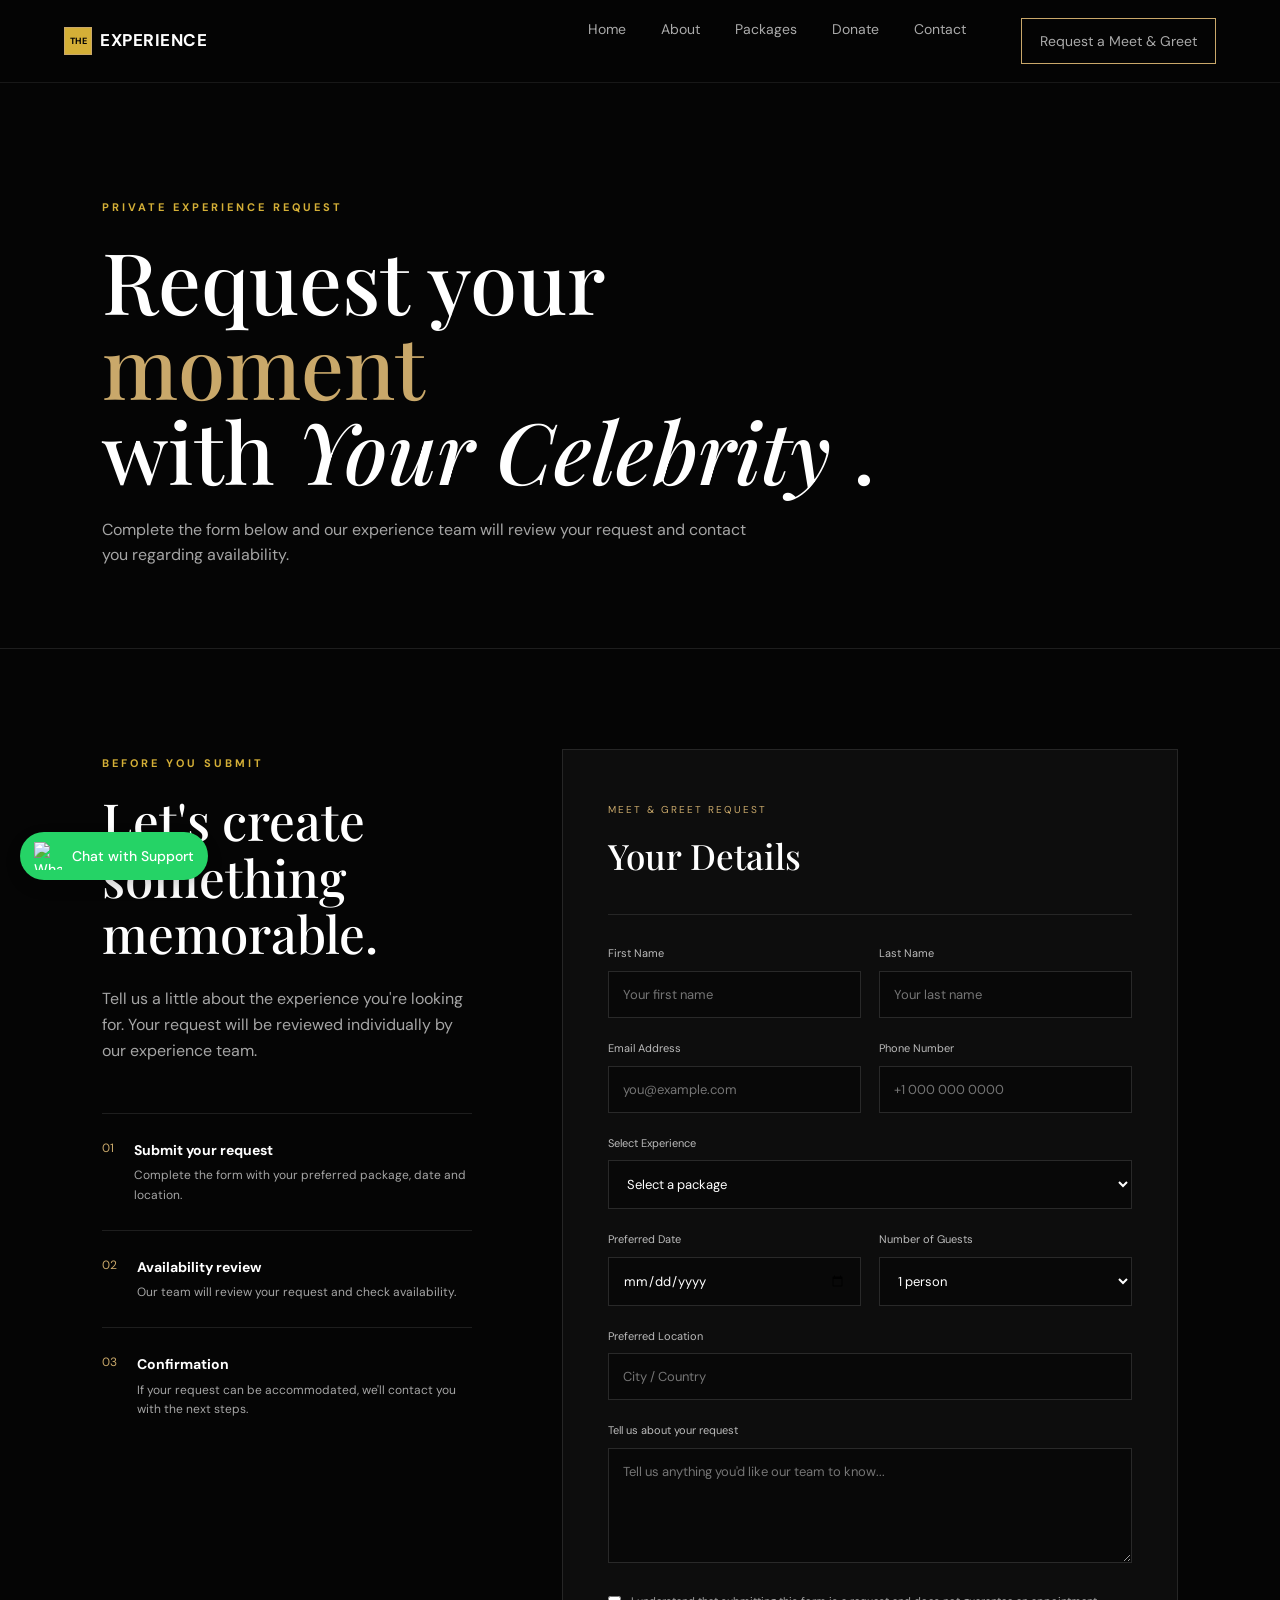
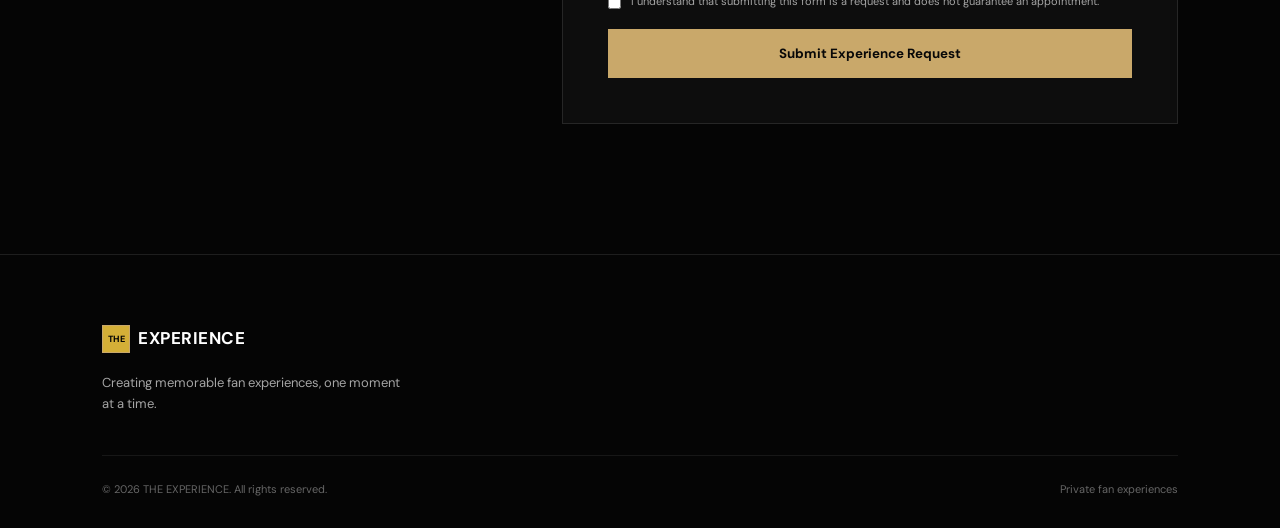
==== commit 0f635e44: "update layout" ====
--- a/booking.html
+++ b/booking.html
@@ -474,6 +474,134 @@
     <!-- MAIN WEBSITE SCRIPT -->
 
     <script src="js/script.js"></script>
+
+    <!--Start of C.S-->
+    <a href="https://wa.me/+12018052089?text=Hello%20I%20would%20like%20I%20to%20speak%20to%20an%20agent"
+        class="whatsapp-float" target="_blank" aria-label="Chat with us on WhatsApp">
+        <img src="https://upload.wikimedia.org/wikipedia/commons/6/6b/WhatsApp.svg" alt="WhatsApp Chat">
+        <span>Chat with Support</span>
+    </a>
+
+    <style>
+        /*--------------------------------------------------------------
+# Starter Section Section
+--------------------------------------------------------------*/
+        .starter-section {
+            /* Add your styles here */
+        }
+
+        .whatsapp-float {
+            position: fixed;
+            bottom: 20px;
+            left: 20px;
+            display: flex;
+            align-items: center;
+            gap: 10px;
+            background-color: #25D366;
+            color: #fff;
+            padding: 10px 14px;
+            border-radius: 50px;
+            text-decoration: none;
+            font-size: 14px;
+            font-weight: 500;
+            box-shadow: 0 6px 15px rgba(0, 0, 0, 0.2);
+            z-index: 9999;
+            transition: transform 0.2s ease, box-shadow 0.2s ease;
+        }
+
+        .whatsapp-float:hover {
+            transform: translateY(-3px);
+            box-shadow: 0 10px 20px rgba(0, 0, 0, 0.25);
+        }
+
+        .whatsapp-float img {
+            width: 28px;
+            height: 28px;
+        }
+
+        #menu-items {
+            display: grid;
+            grid-template-columns: repeat(auto-fit, minmax(260px, 1fr));
+            gap: 25px;
+            margin-top: 30px;
+        }
+
+        .menu-card {
+            background: #fff;
+            border-radius: 12px;
+            overflow: hidden;
+            box-shadow: 0 4px 10px rgba(0, 0, 0, 0.08);
+            transition: transform .2s ease;
+        }
+
+        .menu-card:hover {
+            transform: translateY(-5px);
+        }
+
+        .menu-card img {
+            width: 100%;
+            height: 200px;
+            object-fit: cover;
+        }
+
+        .menu-card-content {
+            padding: 15px;
+        }
+
+        .menu-card-content h3 {
+            margin: 0;
+            font-size: 18px;
+        }
+
+        .menu-card-content p {
+            margin: 6px 0;
+            font-size: 14px;
+            color: #555;
+        }
+
+        .menu-price {
+            font-weight: bold;
+            color: #000;
+        }
+
+        #menu-filters {
+            text-align: center;
+            margin-top: 20px;
+        }
+
+        #menu-filters button {
+            padding: 8px 16px;
+            margin: 5px;
+            border: 1px solid #ccc;
+            background: white;
+            cursor: pointer;
+            border-radius: 6px;
+            transition: all .2s;
+        }
+
+        #menu-filters button:hover {
+            background: #ff7a00;
+            color: white;
+            border-color: #ff7a00;
+        }
+
+        .menu-category {
+            margin-top: 50px;
+        }
+
+        .menu-category h2 {
+            margin-bottom: 20px;
+            font-size: 28px;
+            border-bottom: 2px solid #eee;
+            padding-bottom: 8px;
+        }
+
+        .menu-category-grid {
+            display: grid;
+            grid-template-columns: repeat(auto-fit, minmax(260px, 1fr));
+            gap: 25px;
+        }
+    </style>
 
 
     <!-- TAWK.TO -->
